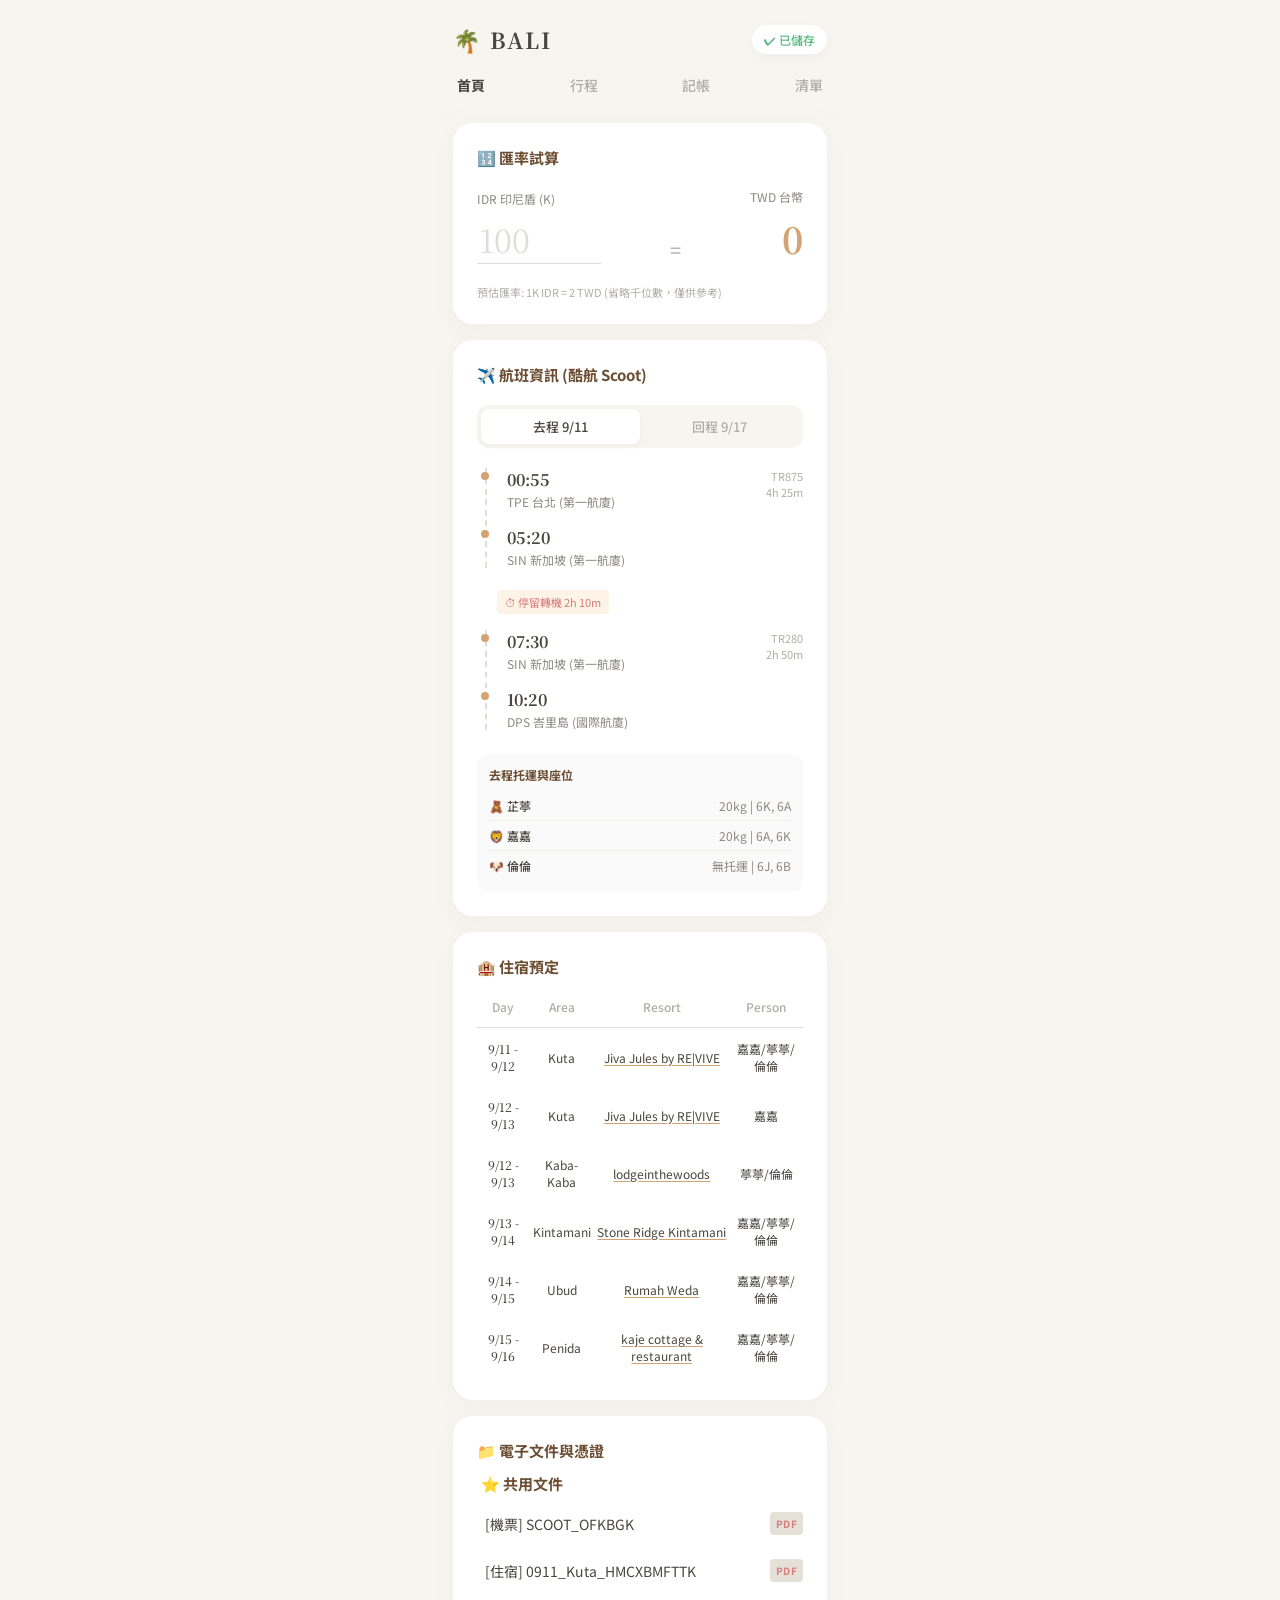
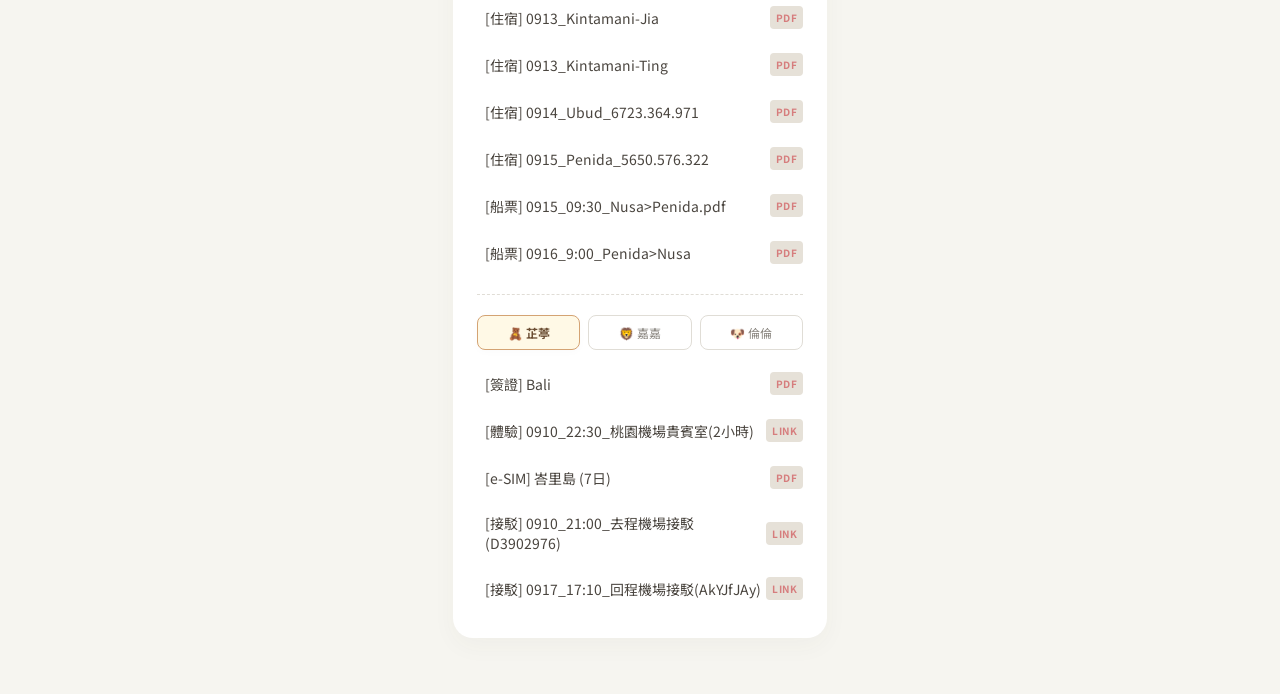
==== index.html @ 87449002 "Update index.html" ====
<!DOCTYPE html>
<html lang="zh-TW">
<head>
<meta charset="UTF-8">
<meta name="viewport" content="width=device-width, initial-scale=1.0">
<title>Bali Travel Book</title>

<link rel="icon" href="app-icon.png">
<link rel="apple-touch-icon" href="app-icon.png">
<meta name="apple-mobile-web-app-title" content="BALI"> 
<meta name="apple-mobile-web-app-capable" content="yes">
<meta name="mobile-web-app-capable" content="yes">
<meta name="apple-mobile-web-app-status-bar-style" content="default">

<link href="https://fonts.googleapis.com/css2?family=Noto+Serif+TC:wght@500;700&family=Noto+Sans+TC:wght@400;500;700&display=swap" rel="stylesheet">
<style>
  /* === 基礎設定 === */
  body {
    background-color: #F6F5F0; 
    font-family: 'Noto Sans TC', sans-serif;
    color: #4A453F; 
    margin: 0;
    padding: 0;
    display: flex;
    justify-content: center;
  }
  .app-container {
    width: 100%;
    max-width: 414px; 
    min-height: 100vh;
    padding: 24px 20px 40px 20px;
    box-sizing: border-box;
    position: relative;
  }

  /* === 常駐置頂區塊 (魔法在這裡) === */
  .top-bar {
    position: sticky;
    top: 0;
    background-color: #F6F5F0; /* 燕麥奶底色，遮住往上滑的卡片 */
    z-index: 999; /* 確保永遠在最上層 */
    margin: -24px -20px 16px -20px; /* 往外延展填滿邊緣 */
    padding: 24px 20px 12px 20px; /* 補回排版空間 */
    /* 微微的陰影，增加滑動時的層次感 */
    box-shadow: 0 10px 15px -10px rgba(246, 245, 240, 0.9); 
  }

  /* === 頂部 Header & 導覽列 === */
  .header {
    display: flex;
    justify-content: space-between;
    align-items: center;
    margin-bottom: 20px;
  }
  .header-title {
    font-family: 'Noto Serif TC', serif;
    font-size: 22px;
    letter-spacing: 2px;
    font-weight: 700;
  }
  .status-badge {
    background-color: #FFFFFF;
    color: #55B97F; 
    font-size: 12px;
    font-weight: 500;
    padding: 6px 12px;
    border-radius: 20px;
    box-shadow: 0 4px 12px rgba(0,0,0,0.03);
  }
  .nav-tabs {
    display: flex;
    justify-content: space-between;
    padding: 0 4px;
    font-size: 14px;
  }
  .nav-tab {
    color: #B0ADA7; 
    font-weight: 500;
    transition: color 0.2s ease;
    text-decoration: none;
  }
  .nav-tab.active {
    color: #4A453F;
    font-weight: 700;
  }

  /* === 共用卡片樣式 === */
  .card {
    background-color: #FFFFFF;
    border-radius: 20px;
    padding: 24px;
    box-shadow: 0 8px 24px rgba(74, 69, 63, 0.04);
    margin-bottom: 16px;
    position: relative;
  }
  .card-header {
    font-size: 15px;
    font-weight: 700;
    margin-bottom: 20px;
    display: flex;
    align-items: center;
    gap: 8px;
    color: #6B4D32;
  }

  /* === 1. 匯率卡片 === */
  .exchange-row {
    display: flex;
    justify-content: space-between;
    align-items: flex-end;
  }
  .currency-group {
    display: flex;
    flex-direction: column;
    gap: 8px;
  }
  .currency-label { font-size: 12px; color: #8C8882; }
  .currency-input {
    font-size: 32px;
    font-family: 'Noto Serif TC', serif;
    color: #4A453F;
    border: none;
    border-bottom: 1px solid #E0DDD6;
    width: 120px;
    background: transparent;
    outline: none;
  }
  .currency-input::placeholder { color: #E0DDD6; }
  .currency-result {
    font-size: 36px;
    font-family: 'Noto Serif TC', serif;
    font-weight: 700;
    color: #D4A373;
  }
  .rate-info {
    font-size: 11px;
    color: #B0ADA7;
    margin-top: 20px;
  }

  /* === 2. 航班資訊卡 === */
  .flight-tabs {
    display: flex;
    background-color: #F6F5F0;
    border-radius: 12px;
    padding: 4px;
    margin-bottom: 20px;
  }
  .f-tab {
    flex: 1;
    text-align: center;
    padding: 8px 0;
    font-size: 13px;
    color: #B0ADA7;
    border-radius: 8px;
    cursor: pointer;
    font-weight: 500;
  }
  .f-tab.active {
    background-color: #FFFFFF;
    color: #4A453F;
    box-shadow: 0 2px 8px rgba(0,0,0,0.04);
  }
  .flight-route {
    position: relative;
    padding-left: 20px;
    border-left: 2px dashed #E0DDD6;
    margin-left: 8px;
    margin-bottom: 20px;
  }
  .f-point {
    position: relative;
    margin-bottom: 16px;
  }
  .f-point::before {
    content: '';
    position: absolute;
    left: -26px;
    top: 4px;
    width: 8px;
    height: 8px;
    background-color: #D4A373;
    border-radius: 50%;
  }
  .f-time { font-family: 'Noto Serif TC', serif; font-size: 16px; font-weight: 700; color: #4A453F; }
  .f-loc { font-size: 12px; color: #8C8882; margin-top: 2px; }
  .f-layover {
    font-size: 11px;
    color: #D67D7D;
    background-color: #FDF3E7;
    padding: 4px 8px;
    border-radius: 4px;
    display: inline-block;
    margin-bottom: 16px;
  }
  .f-flight-num {
    position: absolute;
    right: 0;
    top: 0;
    font-size: 11px;
    color: #B0ADA7;
    text-align: right;
  }
  .pax-box {
    background-color: #FAFAFA;
    border-radius: 12px;
    padding: 12px;
    font-size: 12px;
  }
  .pax-row {
    display: flex;
    justify-content: space-between;
    padding: 6px 0;
    border-bottom: 1px solid #F0EFEA;
  }
  .pax-row:last-child { border-bottom: none; }
  .pax-name { color: #4A453F; font-weight: 500; }
  .pax-detail { color: #8C8882; text-align: right; }

  /* === 3. 住宿預定 === */
  .hotel-table {
    width: 100%;
    border-collapse: collapse;
    font-size: 12px;
    text-align: center;
  }
  .hotel-table th {
    color: #B0ADA7;
    font-weight: 500;
    padding-bottom: 12px;
    border-bottom: 1px solid #E0DDD6;
  }
  .hotel-table td {
    padding: 12px 2px;
    color: #4A453F;
  }
  .hotel-table td.date-col {
    font-family: 'Noto Serif TC', serif;
    font-weight: 500;
  }
  .hotel-table .add-link {
    color: #4A453F;
    text-decoration: underline;
    text-decoration-color: #D4A373;
    text-underline-offset: 2px;
  }
  .hotel-table .add-link:hover { color: #D4A373; }

  /* === 4. 文件區塊 === */
  .doc-sub-header {
    font-size: 15px;
    font-weight: 700;
    color: #6B4D32;
    margin-bottom: 12px;
    padding-left: 4px;
    display: flex;
    align-items: center;
    gap: 6px;
  }
  .personal-tabs-container {
    display: flex;
    justify-content: center;
    gap: 8px;
    margin-bottom: 16px;
  }
  .p-tab {
    flex: 1;
    text-align: center;
    padding: 8px 0;
    font-size: 12px;
    color: #8C8882;
    background-color: #FFFFFF;
    border: 1px solid #E0DDD6;
    border-radius: 8px;
    cursor: pointer;
    transition: all 0.2s ease;
  }
  .p-tab.active {
    background-color: #FFF9E6; 
    border-color: #D4A373;
    color: #6B4D32;
    font-weight: 700;
    box-shadow: 0 2px 8px rgba(0,0,0,0.02);
  }
  .doc-list { display: flex; flex-direction: column; gap: 12px; }
  .doc-item {
    display: flex;
    align-items: center;
    padding: 6px 0;
  }
  .doc-idx {
    width: 28px;
    font-size: 14px;
    color: #4A453F;
    text-align: center;
    font-weight: 500;
  }
  .doc-title {
    flex: 1;
    font-size: 14px;
    color: #4A453F;
    padding-left: 8px;
  }
  .pdf-badge {
    background-color: #E6E1D8;
    color: #D67D7D;
    font-size: 10px;
    font-weight: 700;
    padding: 4px 6px;
    border-radius: 4px;
    text-decoration: none;
    letter-spacing: 0.5px;
  }
</style>
</head>
<body>

<div class="app-container">
  
  <div class="top-bar">
    <div class="header">
      <div class="header-title">🌴 BALI</div>
      <div class="status-badge">✔ 已儲存</div>
    </div>

    <div class="nav-tabs">
      <a href="index.html" class="nav-tab active">首頁</a>
      <a href="itinerary.html" class="nav-tab">行程</a>
      <a href="accounting.html" class="nav-tab">記帳</a>
      <a href="checklist.html" class="nav-tab">清單</a>
    </div>
  </div>

  <div class="card">
    <div class="card-header">🔢 匯率試算</div>
    <div class="exchange-row">
      <div class="currency-group">
        <span class="currency-label">IDR 印尼盾 (K)</span>
        <input type="number" id="idr-input" class="currency-input" placeholder="100">
      </div>
      <div style="font-size: 20px; color: #B0ADA7;">=</div>
      <div class="currency-group" style="align-items: flex-end;">
        <span class="currency-label">TWD 台幣</span>
        <span class="currency-result" id="twd-result">0</span>
      </div>
    </div>
    <div class="rate-info">預估匯率: 1K IDR = 2 TWD (省略千位數，僅供參考)</div>
  </div>

  <div class="card">
    <div class="card-header">✈️ 航班資訊 (酷航 Scoot)</div>
    
    <div class="flight-tabs">
      <div class="f-tab active" onclick="switchFlight('outbound')">去程 9/11</div>
      <div class="f-tab" onclick="switchFlight('inbound')">回程 9/17</div>
    </div>

    <div id="flight-outbound">
      <div class="flight-route">
        <div class="f-point">
          <div class="f-time">00:55</div>
          <div class="f-loc">TPE 台北 (第一航廈)</div>
          <div class="f-flight-num">TR875<br>4h 25m</div>
        </div>
        <div class="f-point">
          <div class="f-time">05:20</div>
          <div class="f-loc">SIN 新加坡 (第一航廈)</div>
        </div>
      </div>
      
      <div style="padding-left: 20px;"><div class="f-layover">⏱ 停留轉機 2h 10m</div></div>

      <div class="flight-route" style="margin-bottom: 24px;">
        <div class="f-point">
          <div class="f-time">07:30</div>
          <div class="f-loc">SIN 新加坡 (第一航廈)</div>
          <div class="f-flight-num">TR280<br>2h 50m</div>
        </div>
        <div class="f-point">
          <div class="f-time">10:20</div>
          <div class="f-loc">DPS 峇里島 (國際航廈)</div>
        </div>
      </div>

      <div class="pax-box">
        <div style="font-weight: 700; color:#6B4D32; margin-bottom: 8px;">去程托運與座位</div>
        <div class="pax-row">
          <span class="pax-name">🧸 芷葶</span>
          <span class="pax-detail">20kg | 6K, 6A</span>
        </div>
        <div class="pax-row">
          <span class="pax-name">🦁 嘉嘉</span>
          <span class="pax-detail">20kg | 6A, 6K</span>
        </div>
        <div class="pax-row">
          <span class="pax-name">🐶 倫倫</span>
          <span class="pax-detail">無托運 | 6J, 6B</span>
        </div>
      </div>
    </div>

    <div id="flight-inbound" style="display: none;">
      <div class="flight-route">
        <div class="f-point">
          <div class="f-time">01:05</div>
          <div class="f-loc">DPS 峇里島 (國際航廈)</div>
          <div class="f-flight-num">TR347<br>2h 45m</div>
        </div>
        <div class="f-point">
          <div class="f-time">03:50</div>
          <div class="f-loc">SIN 新加坡 (第一航廈)</div>
        </div>
      </div>
      
      <div style="padding-left: 20px;"><div class="f-layover">⏱ 停留轉機 8h 35m</div></div>

      <div class="flight-route" style="margin-bottom: 24px;">
        <div class="f-point">
          <div class="f-time">12:25</div>
          <div class="f-loc">SIN 新加坡 (第一航廈)</div>
          <div class="f-flight-num">TR872<br>4h 45m</div>
        </div>
        <div class="f-point">
          <div class="f-time">17:10</div>
          <div class="f-loc">TPE 台北 (第一航廈)</div>
        </div>
      </div>

      <div class="pax-box">
        <div style="font-weight: 700; color:#6B4D32; margin-bottom: 8px;">回程托運與座位</div>
        <div class="pax-row">
          <span class="pax-name">🧸 芷葶</span>
          <span class="pax-detail">25kg | 1A, 6A</span>
        </div>
        <div class="pax-row">
          <span class="pax-name">🦁 嘉嘉</span>
          <span class="pax-detail">20kg | 1F, 6K</span>
        </div>
        <div class="pax-row">
          <span class="pax-name">🐶 倫倫</span>
          <span class="pax-detail">無托運 | 1B, 6B</span>
        </div>
      </div>
    </div>
  </div>

  <div class="card">
    <div class="card-header">🏨 住宿預定</div>
    <table class="hotel-table">
      <thead>
        <tr>
          <th>Day</th>
          <th>Area</th>
          <th>Resort</th>
          <th>Person</th>
        </tr>
      </thead>
      <tbody>
        <tr>
          <td class="date-col">9/11 - 9/12</td>
          <td>Kuta</td>
          <td><a href="https://maps.app.goo.gl/GnfU3ZZZ51AuKDFL6" target="_blank" class="add-link">Jiva Jules by RE|VIVE</a></td>
          <td>嘉嘉/葶葶/倫倫</td>
        </tr>
        <tr>
          <td class="date-col">9/12 - 9/13</td>
          <td>Kuta</td>
          <td><a href="https://maps.app.goo.gl/GnfU3ZZZ51AuKDFL6" target="_blank" class="add-link">Jiva Jules by RE|VIVE</a></td>
          <td>嘉嘉</td>
        </tr>
        <tr>
          <td class="date-col">9/12 - 9/13</td>
          <td>Kaba-Kaba</td>
          <td><a href="https://maps.app.goo.gl/4WY4eGhw5VFN559c6" target="_blank" class="add-link">lodgeinthewoods</a></td>
          <td>葶葶/倫倫</td>
        </tr>
        <tr>
          <td class="date-col">9/13 - 9/14</td>
          <td>Kintamani</td>
          <td><a href="https://maps.app.goo.gl/N569BCFESNffgdDM8" target="_blank" class="add-link">Stone Ridge Kintamani</a></td>
          <td>嘉嘉/葶葶/倫倫</td>
        </tr>
        <tr>
          <td class="date-col">9/14 - 9/15</td>
          <td>Ubud</td>
          <td><a href="https://maps.app.goo.gl/iD7h7yrfgkaRES4x8" target="_blank" class="add-link">Rumah Weda</a></td>
          <td>嘉嘉/葶葶/倫倫</td>
        </tr>
        <tr>
          <td class="date-col">9/15 - 9/16</td>
          <td>Penida</td>
          <td><a href="https://maps.app.goo.gl/UGCGsh6QSKwhkcSu7" target="_blank" class="add-link">kaje cottage & restaurant</a></td>
          <td>嘉嘉/葶葶/倫倫</td>
        </tr>
      </tbody>
    </table>
  </div>

  <div class="card" style="padding-bottom: 32px;">
    <div class="card-header" style="margin-bottom: 12px;">📁 電子文件與憑證</div>
    
    <div class="doc-sub-header">⭐ 共用文件</div>
    <div class="doc-list" style="margin-bottom: 24px;">
      <div class="doc-item">
        <div class="doc-title">[機票] SCOOT_OFKBGK</div>
        <a href="https://drive.google.com/file/d/1u_BRyFqm2a65B12BRl0hwQH022I7V--9/view?usp=drive_link" target="_blank" class="pdf-badge">PDF</a>
      </div>
      <div class="doc-item">
        <div class="doc-title">[住宿] 0911_Kuta_HMCXBMFTTK</div>
        <a href="https://drive.google.com/file/d/1ObbEEagFDux-Wqf6TwB0WXx8g9FL7ng_/view?usp=drive_link" class="pdf-badge">PDF</a>
      </div>
      <div class="doc-item">
        <div class="doc-title">[住宿] 0913_Kintamani-Jia</div>
        <a href="https://drive.google.com/file/d/1-TG5mrehnot8U_Ap-Oh8mvj1txZGP97v/view?usp=drive_link" class="pdf-badge">PDF</a>
      </div>
      <div class="doc-item">
        <div class="doc-title">[住宿] 0913_Kintamani-Ting</div>
        <a href="https://drive.google.com/file/d/1cZBqXYsooLPjsl8C98yu4-Oe-eu1I85W/view?usp=drive_link" class="pdf-badge">PDF</a>
      </div>
      <div class="doc-item">
        <div class="doc-title">[住宿] 0914_Ubud_6723.364.971</div>
        <a href="https://drive.google.com/file/d/1Ni5hi34M98aPT-USgH9W14t5cVKI0Hlk/view?usp=drive_link" class="pdf-badge">PDF</a>
      </div>
      <div class="doc-item">
        <div class="doc-title">[住宿] 0915_Penida_5650.576.322</div>
        <a href="https://drive.google.com/file/d/13USit6mNOgIDp_GEHOqlo8UJL4Yy4f3S/view?usp=drive_link" class="pdf-badge">PDF</a>
      </div>
        <div class="doc-item">
        <div class="doc-title">[船票] 0915_09:30_Nusa>Penida.pdf</div>
        <a href="https://drive.google.com/file/d/1yqlUOINRb30bdpT0iEuAve7DxvFJ02lE/view?usp=drive_link" class="pdf-badge">PDF</a>
      </div>
      <div class="doc-item">
        <div class="doc-title">[船票] 0916_9:00_Penida>Nusa</div>
        <a href="https://drive.google.com/file/d/1c6p591CxlyxQbi9GTSgwW6nwJ29at9IR/view?usp=drive_link" class="pdf-badge">PDF</a>
      </div>
    </div>

    <hr style="border: none; border-top: 1px dashed #E0DDD6; margin-bottom: 20px;">

    <div class="personal-tabs-container">
      <div class="p-tab active" onclick="switchPersonalDoc('zt', this)">🧸 芷葶</div>
      <div class="p-tab" onclick="switchPersonalDoc('jj', this)">🦁 嘉嘉</div>
      <div class="p-tab" onclick="switchPersonalDoc('ll', this)">🐶 倫倫</div>
    </div>

    <div id="doc-zt" class="doc-list personal-doc-list">
      <div class="doc-item">
        <div class="doc-title">[簽證] Bali</div>
        <a href="https://drive.google.com/file/d/1VZNC_0OqyfpqLmvthID3Q9KuTYH68BbG/view?usp=drive_link" class="pdf-badge">PDF</a>
      </div>
      <div class="doc-item">
        <div class="doc-title">[體驗] 0910_22:30_桃園機場貴賓室(2小時)</div>
        <a href="https://t.trip.com/?Yn1K4lCmAF3787E4D&isHideNavBar=YES" class="pdf-badge">LINK</a>
      </div>
      <div class="doc-item">
        <div class="doc-title">[e-SIM] 峇里島 (7日)</div>
        <a href="https://drive.google.com/file/d/1du6xsyWiPvikO8WjEadqTMtBYusehwhV/view?usp=drive_link" class="pdf-badge">PDF</a>
      </div>
      <div class="doc-item">
        <div class="doc-title">[接駁] 0910_21:00_去程機場接駁(D3902976)</div>
        <a href="https://hb.tms.tw/tw/order/ugC_Order_Search.aspx" class="pdf-badge">LINK</a>
      </div>
      <div class="doc-item">
        <div class="doc-title">[接駁] 0917_17:10_回程機場接駁(AkYJfJAy)</div>
        <a href="https://www.vipcartw.com/collab_order_detail/AkYJfJAy" class="pdf-badge">LINK</a>
      </div>
    </div>

    <div id="doc-jj" class="doc-list personal-doc-list" style="display: none;">
      <div class="doc-item">
        <div class="doc-idx">1</div>
        <div class="doc-title">簽證</div>
        <a href="#" class="pdf-badge">PDF</a>
      </div>
    </div>

    <div id="doc-ll" class="doc-list personal-doc-list" style="display: none;">
      <div class="doc-item">
        <div class="doc-title">[簽證] Bali</div>
        <a href="https://drive.google.com/file/d/1ElaN_4ZPXFT41D3LbCxOvArZUbMsNUgy/view?usp=drive_link" class="pdf-badge">PDF</a>
      </div>
      <div class="doc-item">
        <div class="doc-title">[e-SIM] 峇里島 (7日)</div>
        <a href="https://drive.google.com/file/d/1Fw0_sFlmdtHGZdELUyqPUwAjkhnNkiyS/view?usp=drive_link" class="pdf-badge">PDF</a>
      </div>
    </div>
  </div>

</div>

<script>
  // 1. 匯率自動計算邏輯 (更新為 K 千元邏輯)
  const idrInput = document.getElementById('idr-input');
  const twdResult = document.getElementById('twd-result');
  // 💡 每 1K (1,000) 印尼盾 = 2 台幣
  const EXCHANGE_RATE_PER_K = 2; 

  idrInput.addEventListener('input', function() {
    const idrKValue = parseFloat(this.value);
    if (!isNaN(idrKValue)) {
      const twdValue = Math.round(idrKValue * EXCHANGE_RATE_PER_K);
      twdResult.innerText = twdValue.toLocaleString(); 
    } else {
      twdResult.innerText = "0";
    }
  });

  // 2. 航班 去程/回程 切換邏輯
  function switchFlight(direction) {
    const tabs = document.querySelectorAll('.f-tab');
    const outboundDiv = document.getElementById('flight-outbound');
    const inboundDiv = document.getElementById('flight-inbound');

    tabs.forEach(tab => tab.classList.remove('active'));

    if (direction === 'outbound') {
      tabs[0].classList.add('active');
      outboundDiv.style.display = 'block';
      inboundDiv.style.display = 'none';
    } else {
      tabs[1].classList.add('active');
      outboundDiv.style.display = 'none';
      inboundDiv.style.display = 'block';
    }
  }

  // 3. 個人文件 頁籤切換邏輯
  function switchPersonalDoc(person, element) {
    const tabs = document.querySelectorAll('.p-tab');
    tabs.forEach(tab => tab.classList.remove('active'));
    
    const lists = document.querySelectorAll('.personal-doc-list');
    lists.forEach(list => list.style.display = 'none');

    element.classList.add('active');
    document.getElementById(`doc-${person}`).style.display = 'flex';
  }
</script>
</body>
</html>
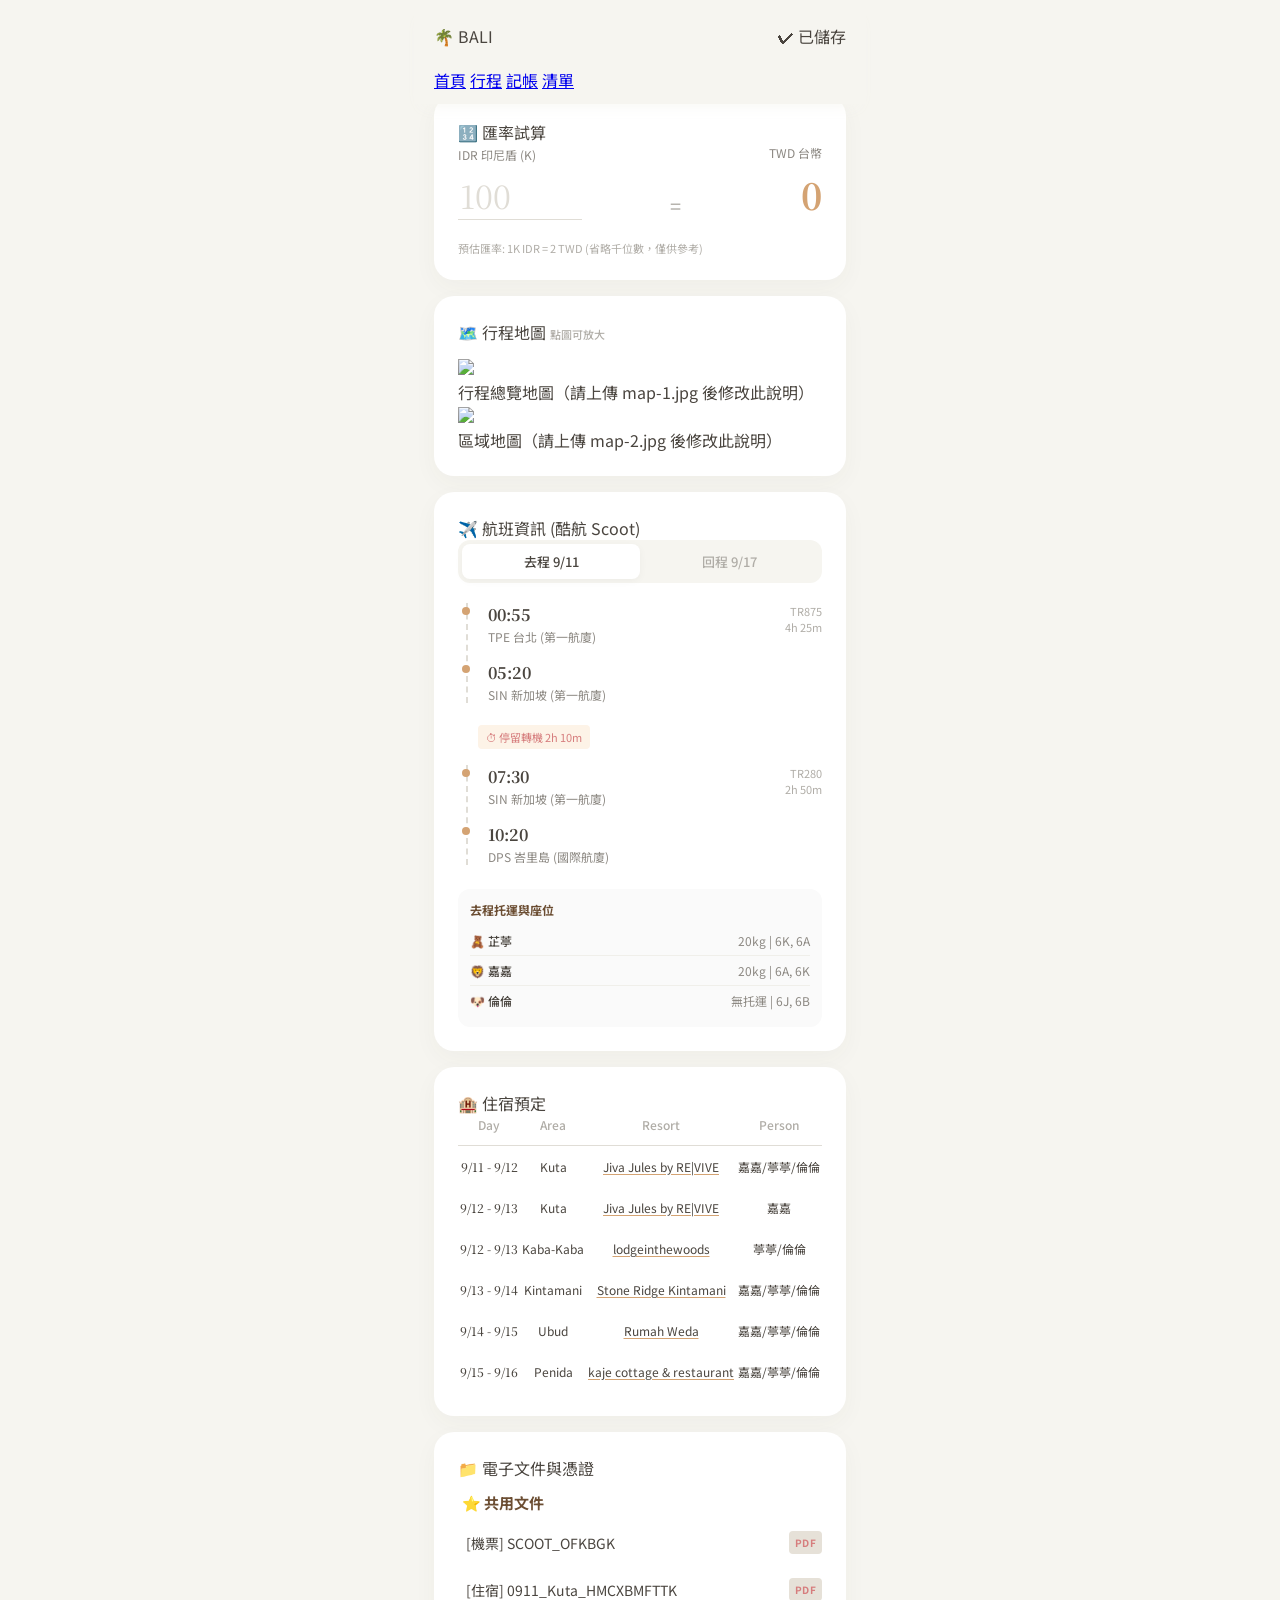
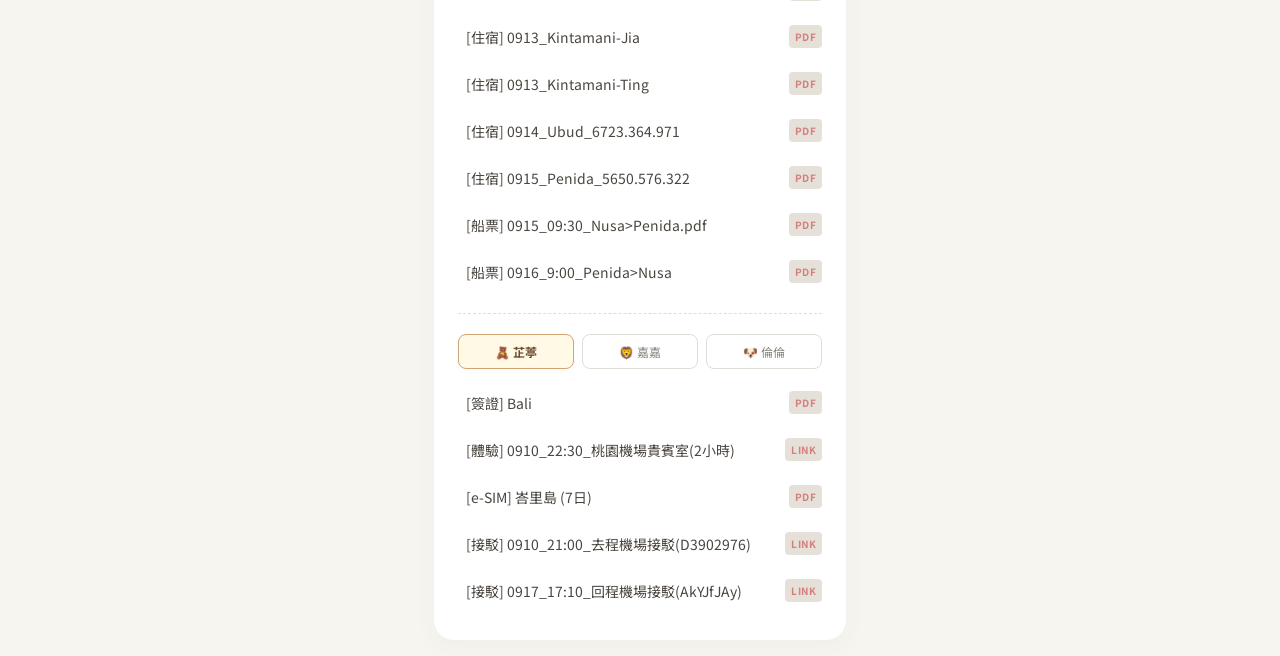
==== commit 4c60c9ec: "Update index.html" ====
--- a/index.html
+++ b/index.html
@@ -13,6 +13,8 @@
 <meta name="apple-mobile-web-app-status-bar-style" content="default">
 
 <link href="https://fonts.googleapis.com/css2?family=Noto+Serif+TC:wght@500;700&family=Noto+Sans+TC:wght@400;500;700&display=swap" rel="stylesheet">
+<link rel="manifest" href="manifest.json">
+<link rel="stylesheet" href="shared.css">
 <style>
   /* === 基礎設定 === */
   body {
@@ -23,14 +25,6 @@
     padding: 0;
     display: flex;
     justify-content: center;
-  }
-  .app-container {
-    width: 100%;
-    max-width: 414px; 
-    min-height: 100vh;
-    padding: 24px 20px 40px 20px;
-    box-sizing: border-box;
-    position: relative;
   }
 
   /* === 常駐置頂區塊 (魔法在這裡) === */
@@ -52,37 +46,6 @@
     align-items: center;
     margin-bottom: 20px;
   }
-  .header-title {
-    font-family: 'Noto Serif TC', serif;
-    font-size: 22px;
-    letter-spacing: 2px;
-    font-weight: 700;
-  }
-  .status-badge {
-    background-color: #FFFFFF;
-    color: #55B97F; 
-    font-size: 12px;
-    font-weight: 500;
-    padding: 6px 12px;
-    border-radius: 20px;
-    box-shadow: 0 4px 12px rgba(0,0,0,0.03);
-  }
-  .nav-tabs {
-    display: flex;
-    justify-content: space-between;
-    padding: 0 4px;
-    font-size: 14px;
-  }
-  .nav-tab {
-    color: #B0ADA7; 
-    font-weight: 500;
-    transition: color 0.2s ease;
-    text-decoration: none;
-  }
-  .nav-tab.active {
-    color: #4A453F;
-    font-weight: 700;
-  }
 
   /* === 共用卡片樣式 === */
   .card {
@@ -92,15 +55,6 @@
     box-shadow: 0 8px 24px rgba(74, 69, 63, 0.04);
     margin-bottom: 16px;
     position: relative;
-  }
-  .card-header {
-    font-size: 15px;
-    font-weight: 700;
-    margin-bottom: 20px;
-    display: flex;
-    align-items: center;
-    gap: 8px;
-    color: #6B4D32;
   }
 
   /* === 1. 匯率卡片 === */
@@ -345,6 +299,15 @@
       </div>
     </div>
     <div class="rate-info">預估匯率: 1K IDR = 2 TWD (省略千位數，僅供參考)</div>
+  </div>
+
+  <!-- 🗺️ 地圖相簿：圖片清單在下方 script 的 MAP_IMAGES 編輯 -->
+  <div class="card" id="map-card" style="display: none;">
+    <div class="card-header" style="margin-bottom: 12px;">🗺️ 行程地圖 <span style="font-size: 11px; color: #B0ADA7; font-weight: 500;">點圖可放大</span></div>
+    <div class="img-carousel">
+      <div class="carousel-track" id="map-track"></div>
+      <div class="carousel-dots" id="map-dots"></div>
+    </div>
   </div>
 
   <div class="card">
@@ -568,9 +531,8 @@
 
     <div id="doc-jj" class="doc-list personal-doc-list" style="display: none;">
       <div class="doc-item">
-        <div class="doc-idx">1</div>
-        <div class="doc-title">簽證</div>
-        <a href="#" class="pdf-badge">PDF</a>
+        <div class="doc-title">[簽證] Bali</div>
+        <a href="https://drive.google.com/file/d/1E62P8O0cmbypzE7Jagx9SxHIcchbxfca/view?usp=drive_link" class="pdf-badge">PDF</a>
       </div>
     </div>
 
@@ -589,6 +551,38 @@
 </div>
 
 <script>
+  // ==========================================
+  // 🗺️ 地圖相簿：想放幾張都可以，一行一張
+  // 把圖片檔上傳到 GitHub 後，照下面格式填檔名＋說明
+  // ==========================================
+  const MAP_IMAGES = [
+    { src: "map-1.jpg", caption: "行程總覽地圖（請上傳 map-1.jpg 後修改此說明）" },
+    { src: "map-2.jpg", caption: "區域地圖（請上傳 map-2.jpg 後修改此說明）" },
+  ];
+
+  (function renderMapGallery() {
+    if (!MAP_IMAGES.length) return; // 清單空白就隱藏整張卡片
+    document.getElementById('map-card').style.display = '';
+    const track = document.getElementById('map-track');
+    const dotsBox = document.getElementById('map-dots');
+
+    track.innerHTML = MAP_IMAGES.map(img => `
+      <div class="carousel-slide tall">
+        <img src="${img.src}" loading="lazy">
+        ${img.caption ? `<div class="carousel-caption">${img.caption}</div>` : ''}
+      </div>
+    `).join('');
+
+    if (MAP_IMAGES.length > 1) {
+      dotsBox.innerHTML = MAP_IMAGES.map((_, i) =>
+        `<div class="carousel-dot ${i === 0 ? 'active' : ''}"></div>`).join('');
+      track.addEventListener('scroll', () => {
+        const idx = Math.round(track.scrollLeft / track.clientWidth);
+        dotsBox.querySelectorAll('.carousel-dot').forEach((d, i) => d.classList.toggle('active', i === idx));
+      }, { passive: true });
+    }
+  })();
+
   // 1. 匯率自動計算邏輯 (更新為 K 千元邏輯)
   const idrInput = document.getElementById('idr-input');
   const twdResult = document.getElementById('twd-result');
@@ -636,5 +630,6 @@
     document.getElementById(`doc-${person}`).style.display = 'flex';
   }
 </script>
+<script src="shared.js"></script>
 </body>
 </html>
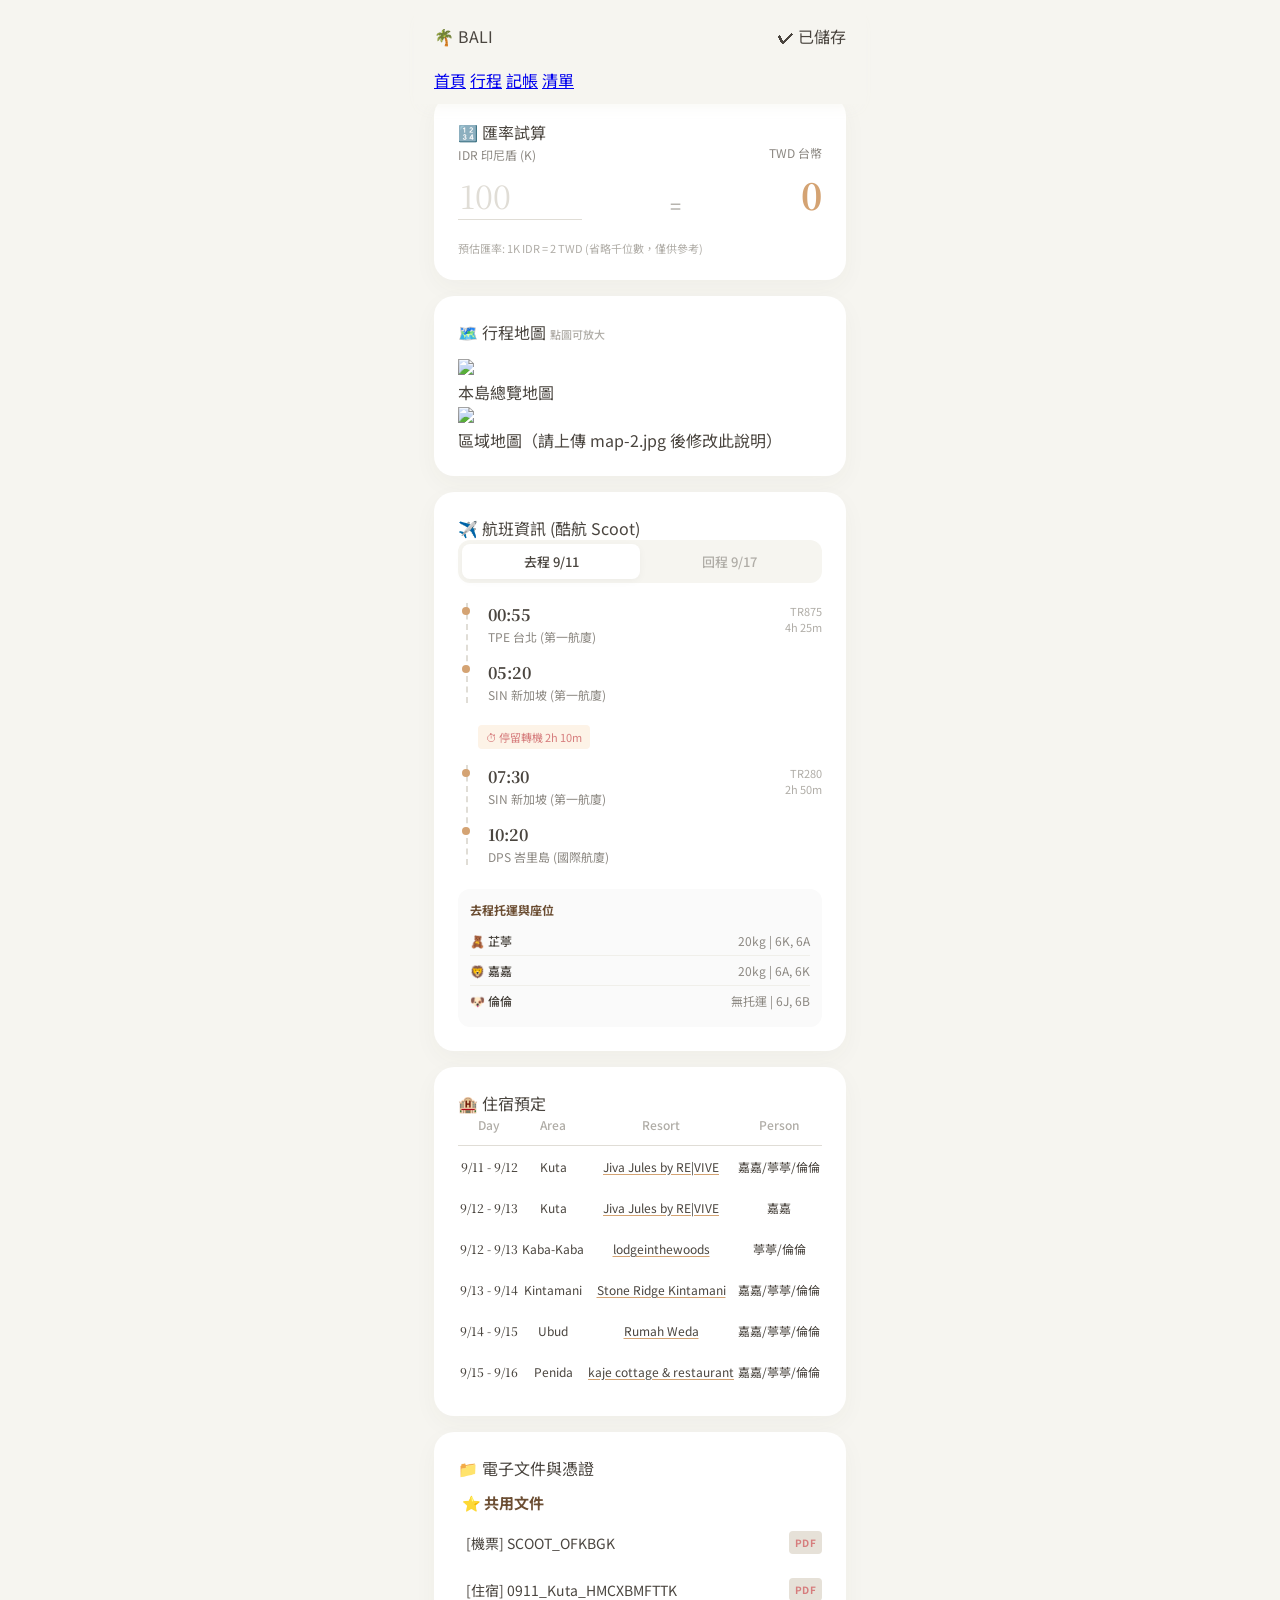
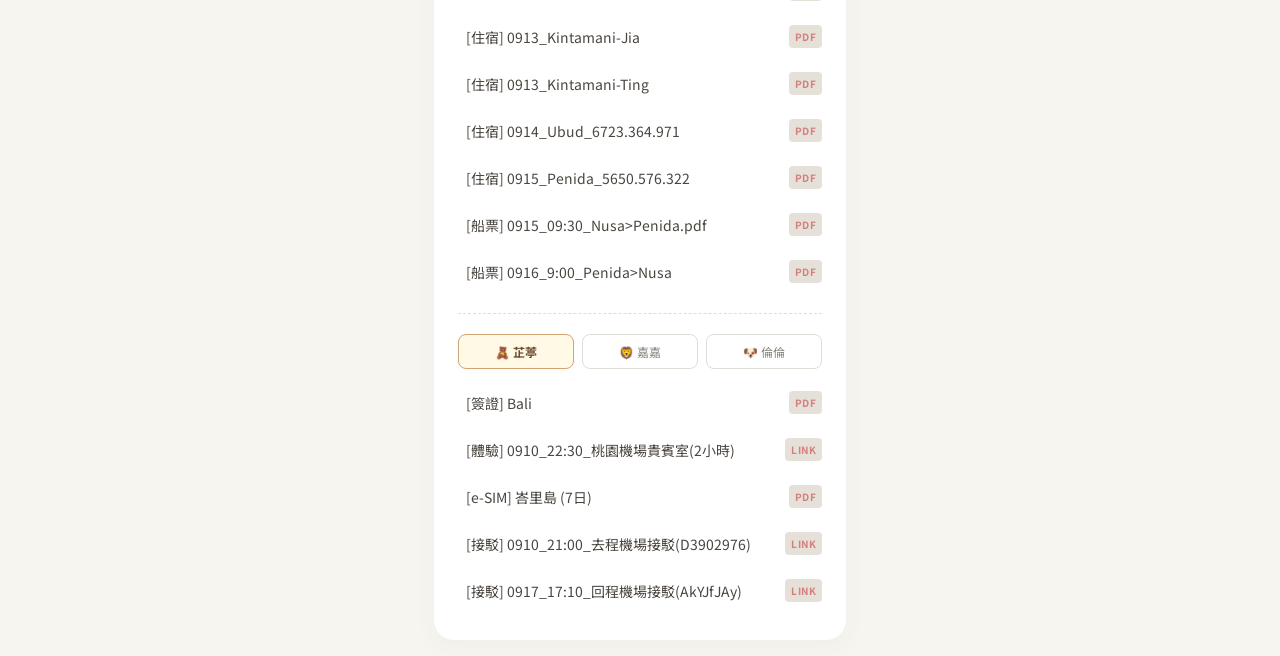
==== commit d6e83292: "Update index.html" ====
--- a/index.html
+++ b/index.html
@@ -556,7 +556,7 @@
   // 把圖片檔上傳到 GitHub 後，照下面格式填檔名＋說明
   // ==========================================
   const MAP_IMAGES = [
-    { src: "map-1.jpg", caption: "行程總覽地圖（請上傳 map-1.jpg 後修改此說明）" },
+    { src: "map-1.png", caption: "本島總覽地圖" },
     { src: "map-2.jpg", caption: "區域地圖（請上傳 map-2.jpg 後修改此說明）" },
   ];
 
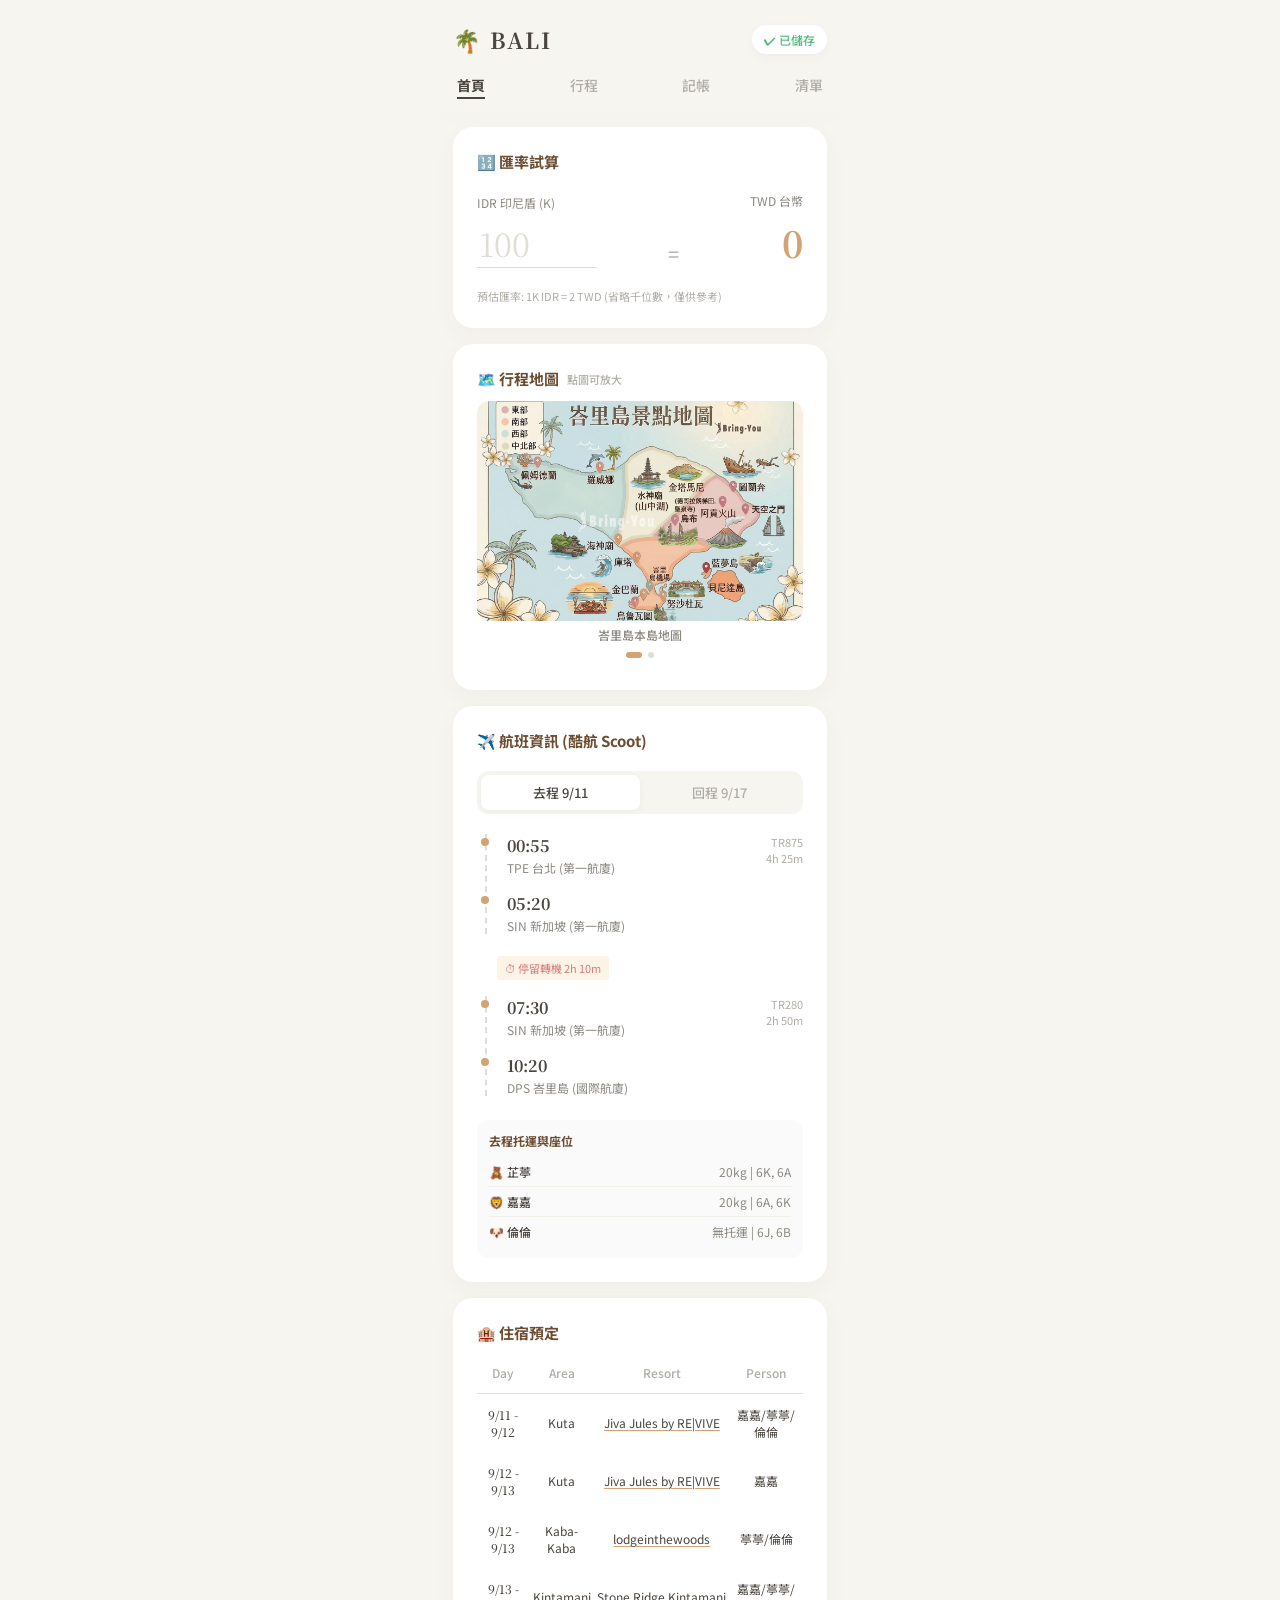
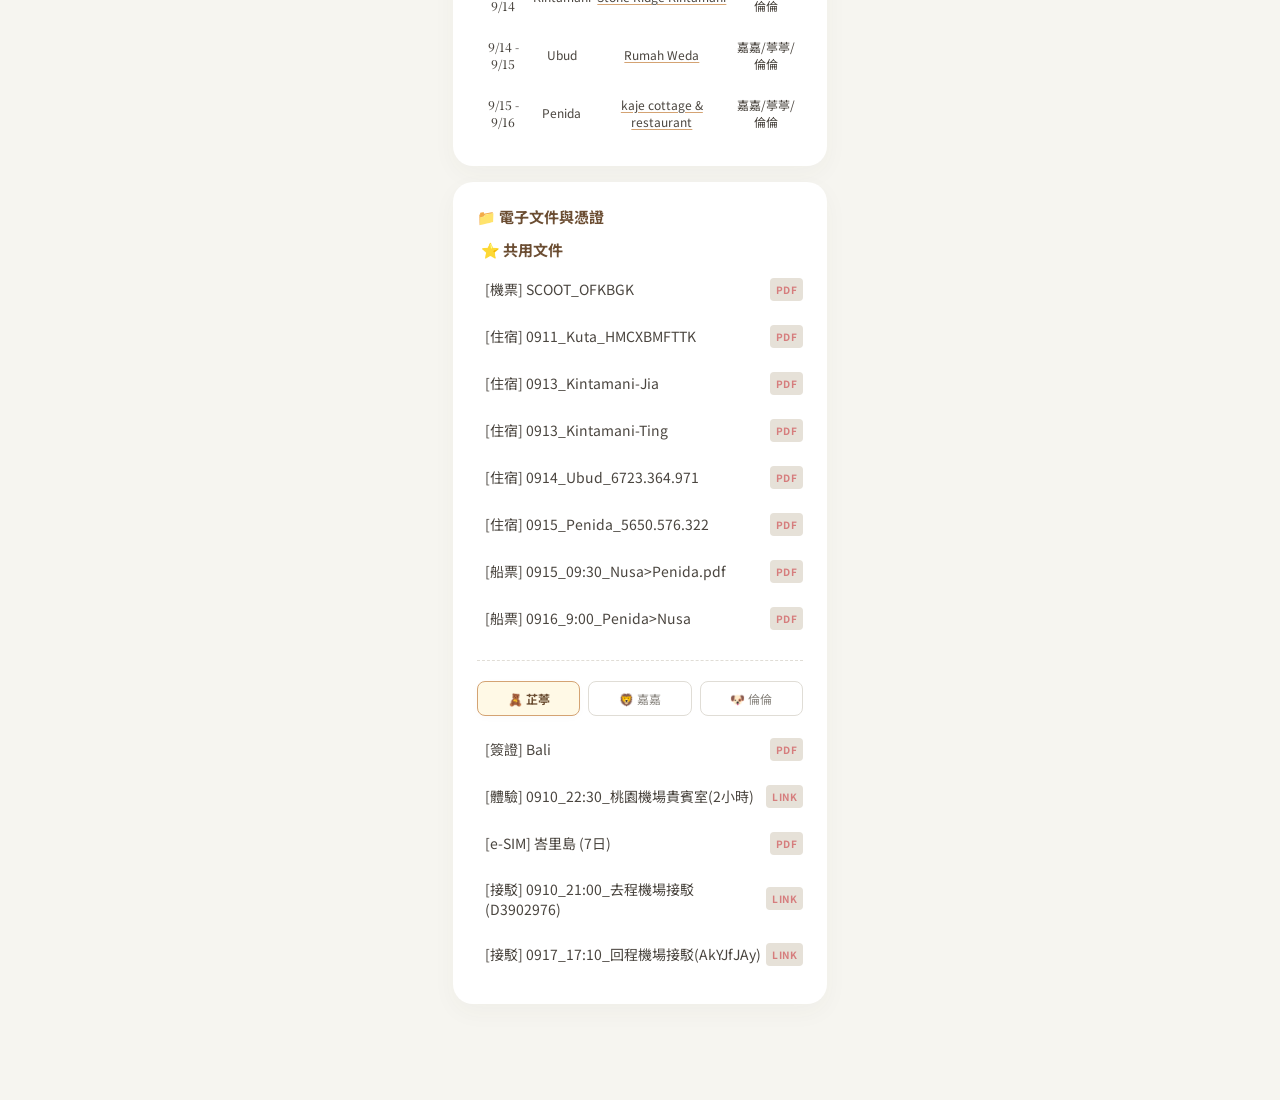
==== commit da6c103b: "Update index.html" ====
--- a/index.html
+++ b/index.html
@@ -556,8 +556,8 @@
   // 把圖片檔上傳到 GitHub 後，照下面格式填檔名＋說明
   // ==========================================
   const MAP_IMAGES = [
-    { src: "map-1.png", caption: "本島總覽地圖" },
-    { src: "map-2.jpg", caption: "區域地圖（請上傳 map-2.jpg 後修改此說明）" },
+    { src: "map-1.png", caption: "峇里島本島地圖" },
+    { src: "singapore.jpg", caption: "新加坡地鐵路線圖" },
   ];
 
   (function renderMapGallery() {
--- a/shared.css
+++ b/shared.css
@@ -0,0 +1,99 @@
+/* ==========================================================
+   🌴 BALI 旅遊小書 — 共用樣式（四頁通用）
+   改配色、字體、導覽列、卡片外觀 → 只要改這一份！
+   各頁 <style> 內只留該頁自己特有的樣式。
+   ========================================================== */
+
+/* === 設計變數（整個 App 的色票都在這） === */
+:root {
+  --bg: #F6F5F0;          /* 燕麥奶底色 */
+  --ink: #4A453F;         /* 主要文字 */
+  --ink-soft: #8C8882;    /* 次要文字 */
+  --ink-faint: #B0ADA7;   /* 淡文字 */
+  --line: #E0DDD6;        /* 邊框線 */
+  --line-soft: #F0EFEA;   /* 更淡的線 */
+  --brown: #6B4D32;       /* 深棕（標題） */
+  --accent: #D4A373;      /* 主色：焦糖 */
+  --accent-bg: #FDF3E7;   /* 主色淡底 */
+  --rose: #D67D7D;        /* 玫瑰紅 */
+  --green: #55B97F;       /* 綠（完成狀態） */
+}
+
+/* === 基礎重置 === */
+*, *::before, *::after { box-sizing: border-box; -webkit-tap-highlight-color: transparent; }
+
+body {
+  background-color: var(--bg);
+  font-family: 'Noto Sans TC', sans-serif;
+  color: var(--ink);
+  margin: 0; padding: 0;
+  display: flex; justify-content: center;
+  overflow-x: hidden;
+}
+
+.app-container {
+  width: 100%; max-width: 414px; min-height: 100vh;
+  padding: 24px 20px 80px 20px;
+  margin: 0 auto; position: relative;
+}
+
+/* === 常駐置頂區塊 === */
+.top-bar {
+  position: sticky; top: 0;
+  background-color: var(--bg);
+  z-index: 990;
+  margin: -24px -20px 16px -20px;
+  padding: 24px 20px 12px 20px;
+  box-shadow: 0 4px 15px rgba(0,0,0,0.03);
+}
+.header { display: flex; justify-content: space-between; align-items: center; margin-bottom: 24px; }
+.header-title { font-family: 'Noto Serif TC', serif; font-size: 22px; letter-spacing: 2px; font-weight: 700; }
+.status-badge { background-color: #FFFFFF; color: var(--green); font-size: 12px; font-weight: 500; padding: 6px 12px; border-radius: 20px; box-shadow: 0 4px 12px rgba(0,0,0,0.03); }
+
+.nav-tabs { display: flex; justify-content: space-between; padding: 0 4px; font-size: 14px; }
+.nav-tab { color: var(--ink-faint); font-weight: 500; text-decoration: none; transition: color 0.2s ease; }
+.nav-tab.active { color: var(--ink); font-weight: 700; border-bottom: 2px solid var(--ink); padding-bottom: 2px; }
+
+/* === 共用卡片 === */
+.card {
+  background-color: #FFFFFF;
+  border-radius: 20px;
+  padding: 20px;
+  box-shadow: 0 8px 24px rgba(74, 69, 63, 0.04);
+  margin-bottom: 16px;
+  position: relative;
+}
+.card-header {
+  font-size: 15px; font-weight: 700;
+  margin-bottom: 20px;
+  display: flex; align-items: center; gap: 8px;
+  color: var(--brown);
+}
+
+/* === 多圖相簿（左右滑動，首頁地圖 & 行程頁共用） === */
+.img-carousel { margin-bottom: 8px; }
+.carousel-track { display: flex; overflow-x: auto; scroll-snap-type: x mandatory; gap: 8px; scrollbar-width: none; border-radius: 12px; }
+.carousel-track::-webkit-scrollbar { display: none; }
+.carousel-slide { flex: 0 0 100%; scroll-snap-align: center; }
+.carousel-slide img { width: 100%; height: 150px; object-fit: cover; border-radius: 12px; background-color: var(--bg); display: block; cursor: zoom-in; }
+.carousel-slide.tall img { height: 220px; }
+.carousel-caption { font-size: 12px; color: var(--ink-soft); font-weight: 500; text-align: center; margin-top: 6px; line-height: 1.4; }
+.carousel-dots { display: flex; justify-content: center; gap: 6px; margin-top: 8px; }
+.carousel-dot { width: 6px; height: 6px; border-radius: 3px; background-color: var(--line); transition: 0.3s; }
+.carousel-dot.active { background-color: var(--accent); width: 16px; }
+.carousel-hint { font-size: 11px; color: var(--ink-faint); text-align: center; margin-top: 4px; font-weight: 500; }
+
+/* === 圖片放大檢視 Lightbox（點縮圖開啟） === */
+.lb-overlay { position: fixed; inset: 0; background: rgba(24, 21, 18, 0.93); z-index: 2000; display: none; flex-direction: column; }
+.lb-overlay.show { display: flex; }
+.lb-top { display: flex; justify-content: space-between; align-items: center; padding: calc(12px + env(safe-area-inset-top)) 16px 12px 16px; }
+.lb-count { color: #FFFFFF; font-size: 13px; font-weight: 700; letter-spacing: 2px; font-family: 'Noto Serif TC', serif; }
+.lb-close { background: rgba(255,255,255,0.15); border: none; color: #FFFFFF; width: 36px; height: 36px; border-radius: 50%; font-size: 16px; cursor: pointer; }
+.lb-track { flex: 1; display: flex; overflow-x: auto; scroll-snap-type: x mandatory; scrollbar-width: none; }
+.lb-track::-webkit-scrollbar { display: none; }
+.lb-slide { flex: 0 0 100%; scroll-snap-align: center; display: flex; align-items: center; justify-content: center; overflow: auto; -webkit-overflow-scrolling: touch; }
+.lb-slide img { max-width: 100%; max-height: 100%; object-fit: contain; display: block; }
+.lb-slide.zoomed { display: block; }
+.lb-slide.zoomed img { max-width: none; max-height: none; width: 240%; cursor: zoom-out; }
+.lb-caption { color: var(--line); text-align: center; font-size: 13px; font-weight: 500; padding: 12px 24px 4px 24px; min-height: 22px; }
+.lb-hint { color: var(--ink-soft); font-size: 11px; text-align: center; padding-bottom: calc(14px + env(safe-area-inset-bottom)); }
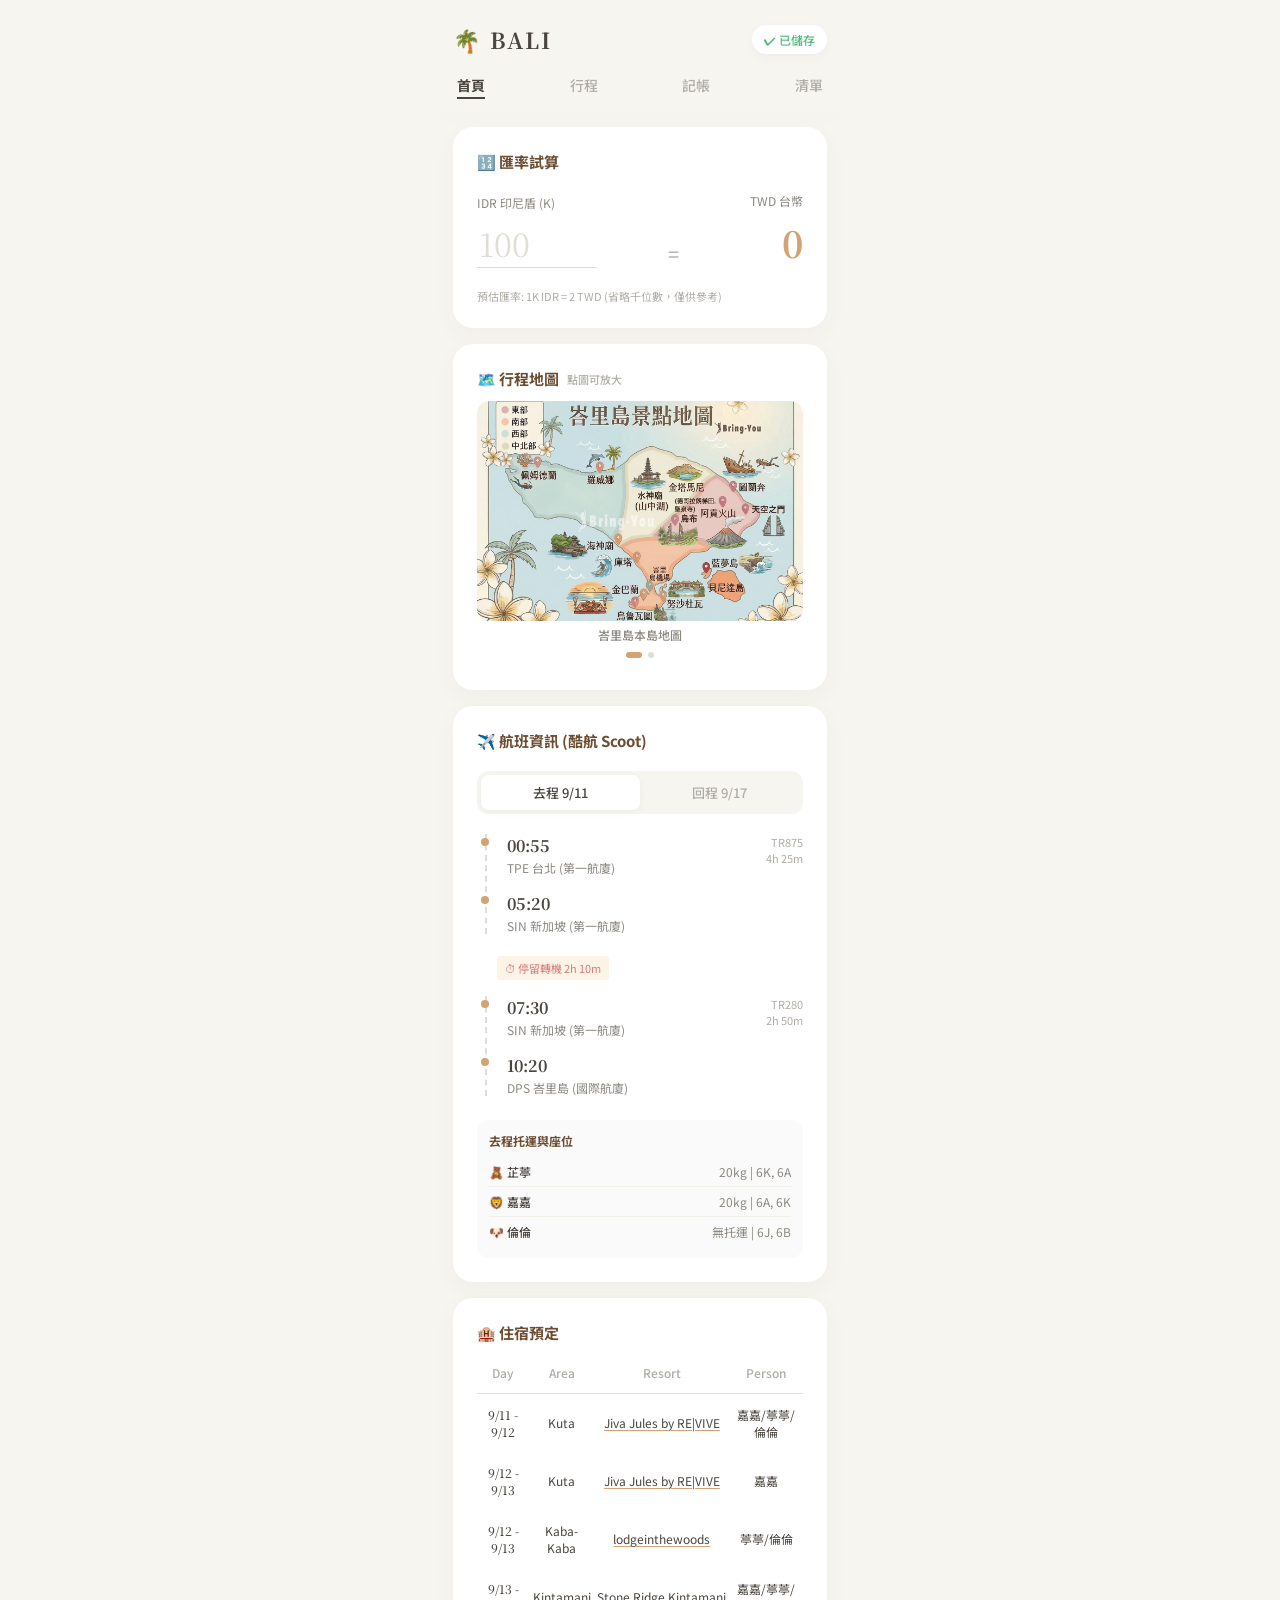
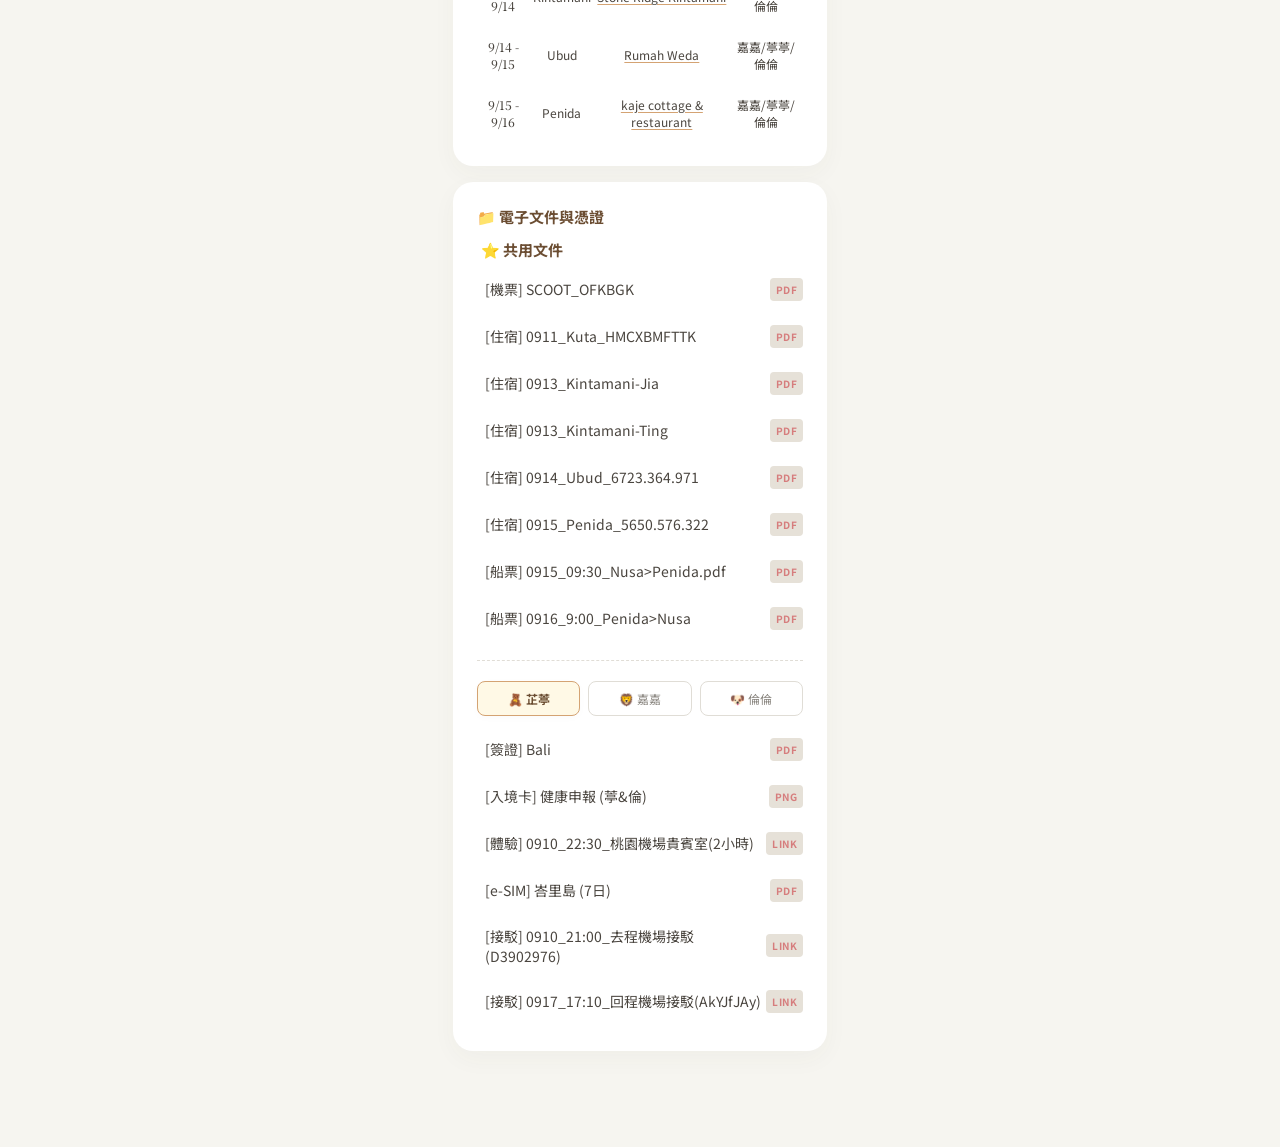
==== commit 69836d62: "Update index.html" ====
--- a/index.html
+++ b/index.html
@@ -512,6 +512,10 @@
         <a href="https://drive.google.com/file/d/1VZNC_0OqyfpqLmvthID3Q9KuTYH68BbG/view?usp=drive_link" class="pdf-badge">PDF</a>
       </div>
       <div class="doc-item">
+        <div class="doc-title">[入境卡] 健康申報 (葶&倫)</div>
+        <a href="https://drive.google.com/file/d/1mIqZv_LK6CYudR5IeB6Uj525Q6RpXdQY/view?usp=drive_link" class="pdf-badge">PNG</a>
+      </div>
+      <div class="doc-item">
         <div class="doc-title">[體驗] 0910_22:30_桃園機場貴賓室(2小時)</div>
         <a href="https://t.trip.com/?Yn1K4lCmAF3787E4D&isHideNavBar=YES" class="pdf-badge">LINK</a>
       </div>
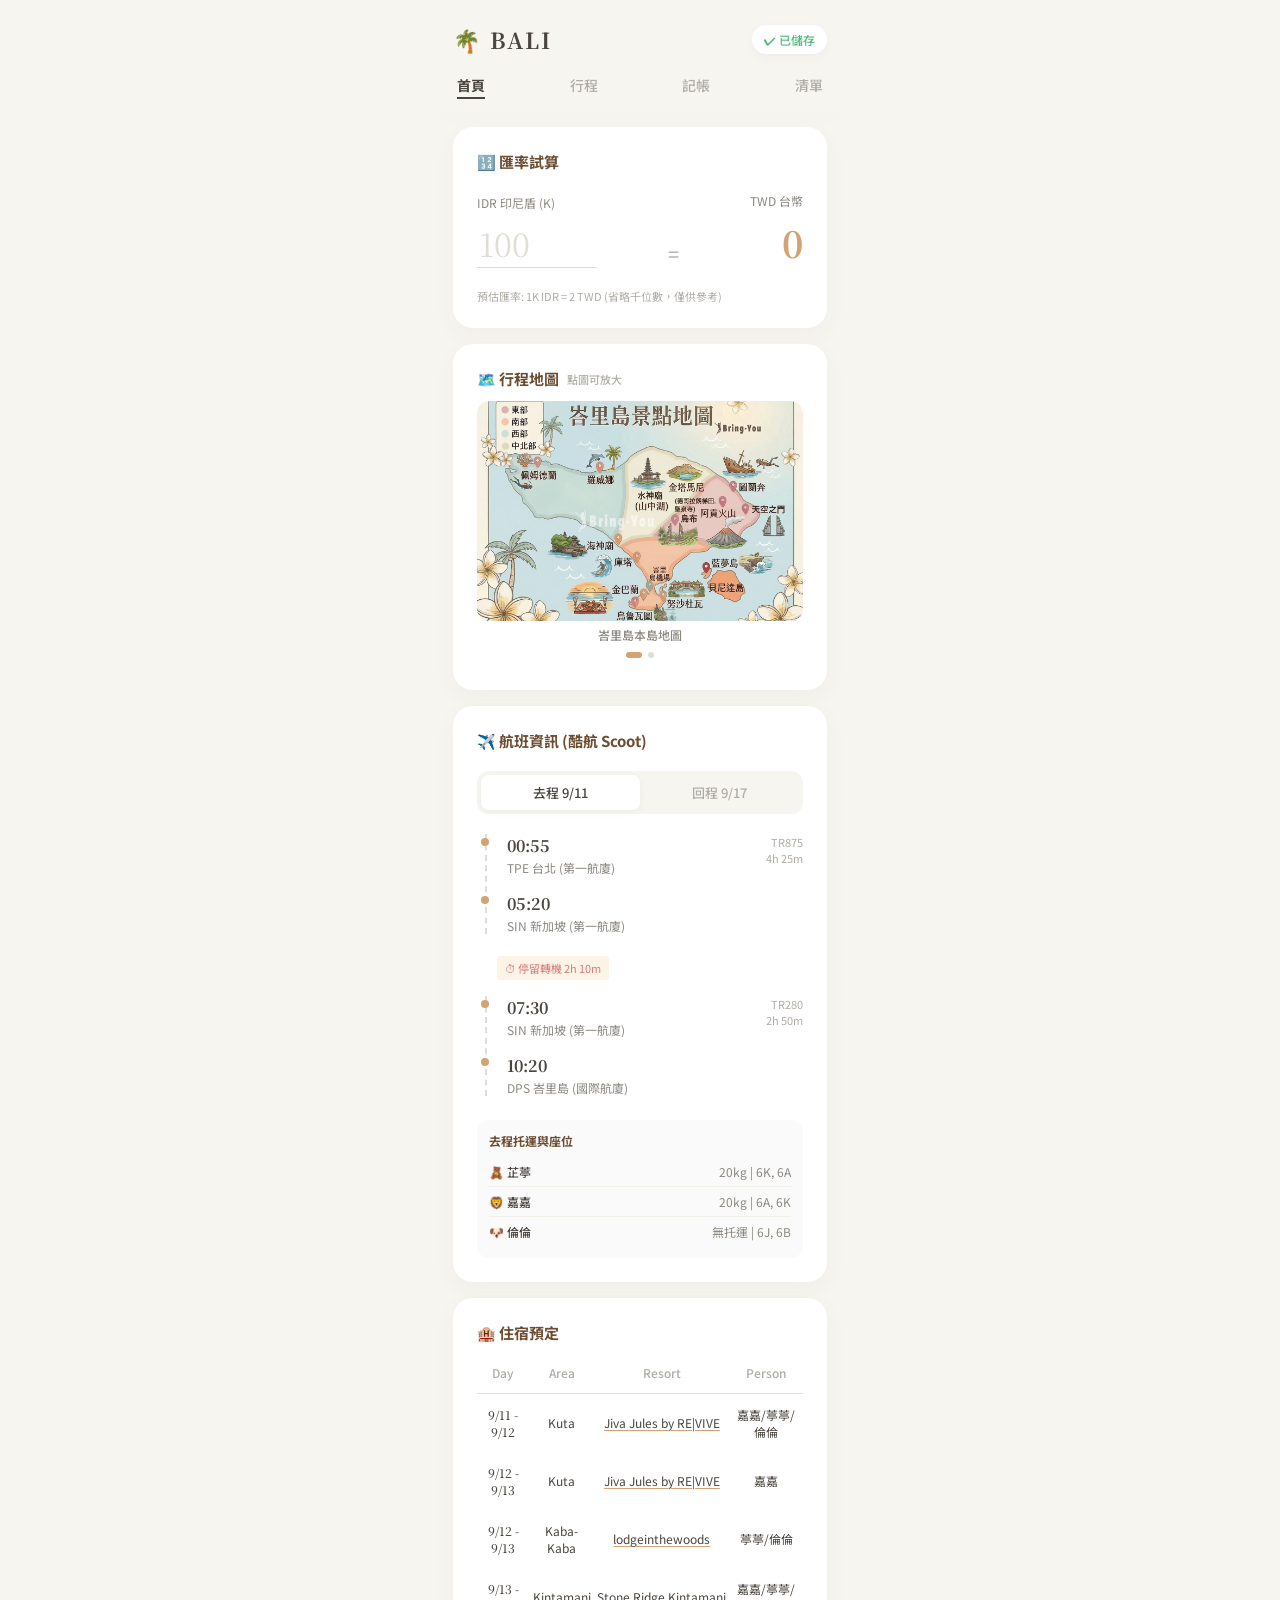
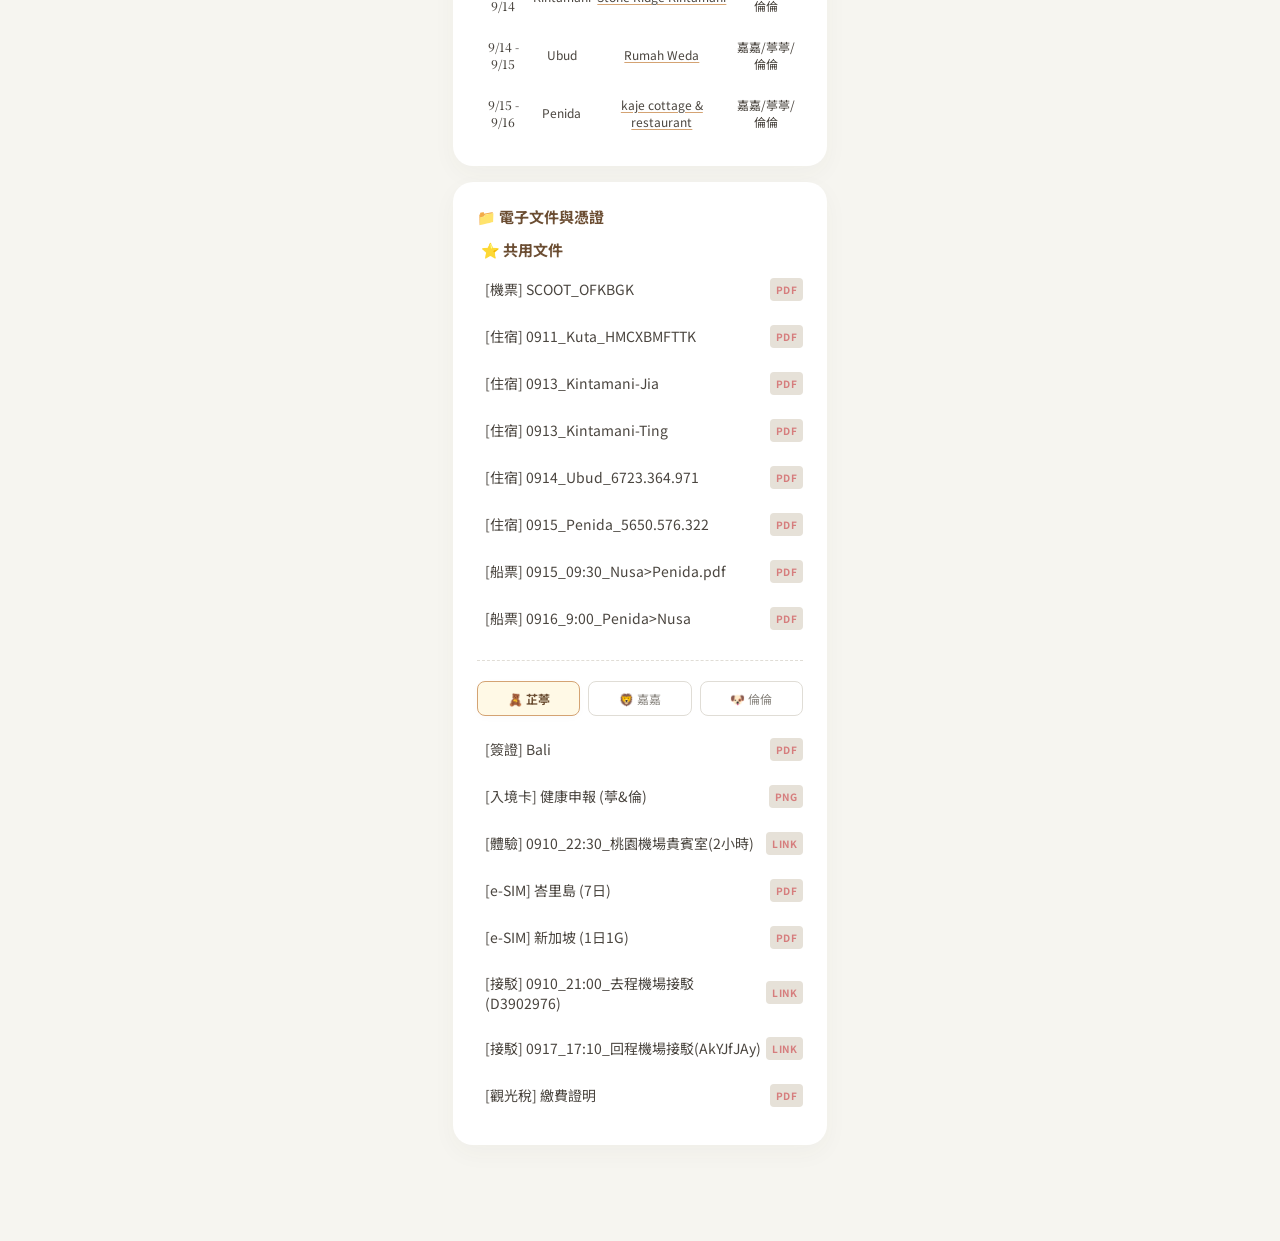
==== commit dc84677c: "Update index.html" ====
--- a/index.html
+++ b/index.html
@@ -524,6 +524,10 @@
         <a href="https://drive.google.com/file/d/1du6xsyWiPvikO8WjEadqTMtBYusehwhV/view?usp=drive_link" class="pdf-badge">PDF</a>
       </div>
       <div class="doc-item">
+        <div class="doc-title">[e-SIM] 新加坡 (1日1G)</div>
+        <a href="https://drive.google.com/file/d/1VDf91vm-baoieZWxG7CY_uCa6ayIKbtL/view?usp=drive_link" class="pdf-badge">PDF</a>
+      </div>
+      <div class="doc-item">
         <div class="doc-title">[接駁] 0910_21:00_去程機場接駁(D3902976)</div>
         <a href="https://hb.tms.tw/tw/order/ugC_Order_Search.aspx" class="pdf-badge">LINK</a>
       </div>
@@ -531,12 +535,16 @@
         <div class="doc-title">[接駁] 0917_17:10_回程機場接駁(AkYJfJAy)</div>
         <a href="https://www.vipcartw.com/collab_order_detail/AkYJfJAy" class="pdf-badge">LINK</a>
       </div>
+      <div class="doc-item">
+        <div class="doc-title">[觀光稅] 繳費證明</div>
+        <a href="https://drive.google.com/file/d/1kDzVjAi6xeHVx_n-yfRu9g9-v3yPZb9u/view?usp=drive_link" class="pdf-badge">PDF</a>
+      </div>
     </div>
 
     <div id="doc-jj" class="doc-list personal-doc-list" style="display: none;">
       <div class="doc-item">
         <div class="doc-title">[簽證] Bali</div>
-        <a href="https://drive.google.com/file/d/1E62P8O0cmbypzE7Jagx9SxHIcchbxfca/view?usp=drive_link" class="pdf-badge">PDF</a>
+        <a href="https://drive.google.com/file/d/1p3iIFaHDRPpZSqg54GLj75OuA93kXKGw/view?usp=drive_link" class="pdf-badge">PDF</a>
       </div>
     </div>
 
@@ -548,6 +556,14 @@
       <div class="doc-item">
         <div class="doc-title">[e-SIM] 峇里島 (7日)</div>
         <a href="https://drive.google.com/file/d/1Fw0_sFlmdtHGZdELUyqPUwAjkhnNkiyS/view?usp=drive_link" class="pdf-badge">PDF</a>
+      </div>
+      <div class="doc-item">
+        <div class="doc-title">[e-SIM] 新加坡 (1日1G)</div>
+        <a href="https://drive.google.com/file/d/1cQa9Hkb6WvIFbtZ_-RAi7DZowlKWthn8/view?usp=drive_link" class="pdf-badge">PDF</a>
+      </div>
+      <div class="doc-item">
+        <div class="doc-title">[觀光稅] 繳費證明</div>
+        <a href="https://drive.google.com/file/d/1kDzVjAi6xeHVx_n-yfRu9g9-v3yPZb9u/view?usp=drive_link" class="pdf-badge">PDF</a>
       </div>
     </div>
   </div>
